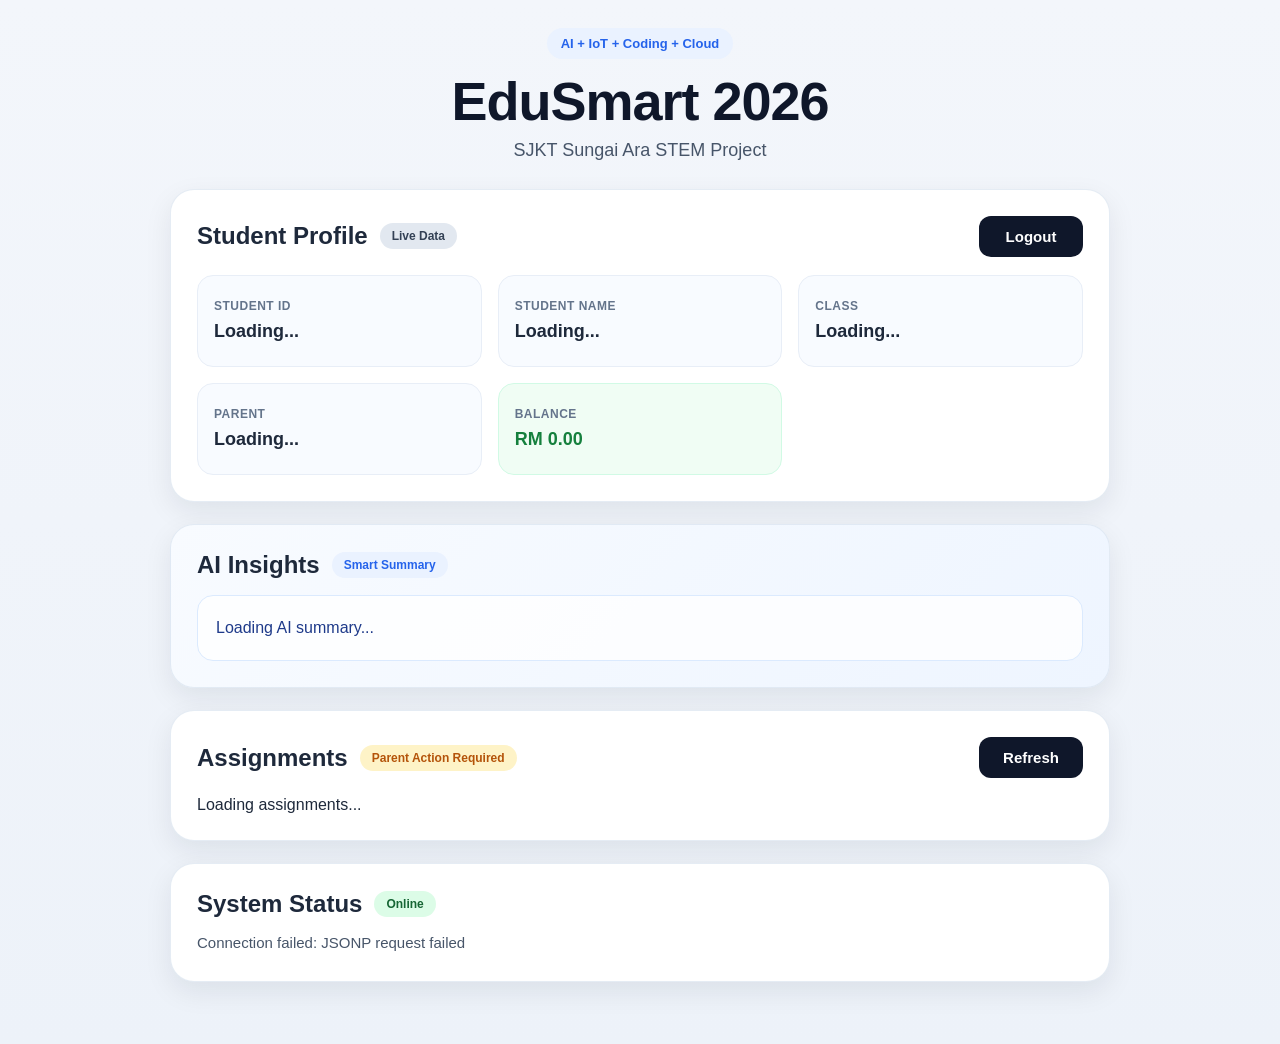
==== index.html @ fab6ec65 "Update index.html" ====
<!DOCTYPE html>
<html lang="en">
<head>
  <meta charset="UTF-8" />
  <meta name="viewport" content="width=device-width, initial-scale=1.0" />
  <title>EduSmart 2026 | Parent Dashboard</title>
  <link rel="stylesheet" href="style.css" />
</head>
<body>
  <div class="container">
    <header class="hero">
      <div class="hero-badge">AI + IoT + Coding + Cloud</div>
      <h1>EduSmart 2026</h1>
      <p class="subtitle">SJKT Sungai Ara STEM Project</p>
    </header>

    <section class="card profile-card">
      <div class="section-head">
        <div class="section-title">
          <h2>Student Profile</h2>
          <span class="pill pill-dark">Live Data</span>
        </div>
        <button id="logoutBtn" class="refresh-btn">Logout</button>
      </div>

      <div class="profile-grid">
        <div class="info-box">
          <span class="label">Student ID</span>
          <span id="studentId">Loading...</span>
        </div>

        <div class="info-box">
          <span class="label">Student Name</span>
          <span id="studentName">Loading...</span>
        </div>

        <div class="info-box">
          <span class="label">Class</span>
          <span id="className">Loading...</span>
        </div>

        <div class="info-box">
          <span class="label">Parent</span>
          <span id="parentName">Loading...</span>
        </div>

        <div class="info-box balance-box">
          <span class="label">Balance</span>
          <span id="balance">RM 0.00</span>
        </div>
      </div>
    </section>

    <section class="card ai-card">
      <div class="section-title">
        <h2>AI Insights</h2>
        <span class="pill pill-blue">Smart Summary</span>
      </div>
      <div id="aiSummary" class="ai-summary">Loading AI summary...</div>
    </section>

    <section class="card">
      <div class="section-head">
        <div class="section-title">
          <h2>Assignments</h2>
          <span class="pill pill-gold">Parent Action Required</span>
        </div>
        <button id="refreshBtn" class="refresh-btn">Refresh</button>
      </div>

      <div id="assignmentList" class="assignment-list">
        Loading assignments...
      </div>
    </section>

    <section class="card status-card">
      <div class="section-title">
        <h2>System Status</h2>
        <span class="pill pill-green">Online</span>
      </div>
      <p id="statusMsg">Connecting...</p>
    </section>
  </div>

  <script src="script.js"></script>
</body>
</html>
---- style.css ----
* {
  box-sizing: border-box;
}

:root {
  --bg: #eef2f8;
  --card: #ffffff;
  --text: #1e293b;
  --muted: #64748b;
  --blue: #2563eb;
  --blue-dark: #0f172a;
  --blue-soft: #eaf2ff;
  --green: #16a34a;
  --green-soft: #dcfce7;
  --gold: #b45309;
  --gold-soft: #fef3c7;
  --red: #dc2626;
  --red-soft: #fff1f2;
  --purple: #7c3aed;
  --purple-soft: #f5f3ff;
  --cyan: #0ea5e9;
  --shadow: 0 10px 28px rgba(15, 23, 42, 0.08);
}

* {
  box-sizing: border-box;
}

body {
  margin: 0;
  font-family: Arial, sans-serif;
  background: linear-gradient(180deg, #f3f6fb 0%, #edf2f9 100%);
  color: var(--text);
}

.container {
  max-width: 980px;
  margin: 0 auto;
  padding: 28px 20px 40px;
}

.hero {
  text-align: center;
  margin-bottom: 28px;
}

.hero-badge {
  display: inline-block;
  background: var(--blue-soft);
  color: var(--blue);
  padding: 8px 14px;
  border-radius: 999px;
  font-size: 13px;
  font-weight: bold;
  margin-bottom: 14px;
}

.hero h1 {
  margin: 0;
  font-size: 54px;
  line-height: 1.05;
  color: #0f172a;
  letter-spacing: -1px;
}

.subtitle {
  margin-top: 10px;
  font-size: 18px;
  color: #475569;
}

.card {
  background: var(--card);
  border-radius: 24px;
  padding: 26px;
  margin-bottom: 22px;
  box-shadow: var(--shadow);
  border: 1px solid rgba(219, 228, 240, 0.7);
}

.section-head {
  display: flex;
  justify-content: space-between;
  align-items: center;
  gap: 14px;
  flex-wrap: wrap;
}

.section-title {
  display: flex;
  align-items: center;
  gap: 12px;
  flex-wrap: wrap;
}

.section-title h2 {
  margin: 0;
  font-size: 24px;
}

.pill {
  display: inline-flex;
  align-items: center;
  padding: 6px 12px;
  border-radius: 999px;
  font-size: 12px;
  font-weight: bold;
}

.pill-dark {
  background: #e2e8f0;
  color: #334155;
}

.pill-blue {
  background: var(--blue-soft);
  color: var(--blue);
}

.pill-green {
  background: var(--green-soft);
  color: #166534;
}

.pill-gold {
  background: var(--gold-soft);
  color: var(--gold);
}

.profile-grid {
  display: grid;
  grid-template-columns: repeat(auto-fit, minmax(220px, 1fr));
  gap: 16px;
  margin-top: 18px;
}

.info-box {
  background: #f8fbff;
  border: 1px solid #e8eef7;
  border-radius: 16px;
  padding: 16px;
  min-height: 92px;
  display: flex;
  flex-direction: column;
  justify-content: center;
}

.balance-box {
  background: #f0fdf4;
  border-color: #d1fae5;
}

.label {
  display: block;
  font-size: 12px;
  color: var(--muted);
  margin-bottom: 8px;
  text-transform: uppercase;
  letter-spacing: 0.5px;
  font-weight: bold;
}

#studentId,
#studentName,
#className,
#parentName,
#balance {
  font-size: 18px;
  font-weight: 600;
  color: var(--text);
  word-break: break-word;
}

#balance {
  color: #15803d;
}

.ai-card {
  background: linear-gradient(135deg, #f8fbff 0%, #eef5ff 100%);
}

.ai-summary {
  margin-top: 16px;
  padding: 18px;
  border-radius: 16px;
  background: rgba(255, 255, 255, 0.8);
  border: 1px solid #dbeafe;
  line-height: 1.8;
  color: #1e3a8a;
  font-size: 16px;
}

.assignment-list {
  margin-top: 18px;
}

.assignment-card {
  background: #f8fbff;
  border-left: 6px solid var(--blue);
  border-radius: 18px;
  padding: 18px;
  margin-bottom: 16px;
  border-top: 1px solid #e6eefc;
  border-right: 1px solid #e6eefc;
  border-bottom: 1px solid #e6eefc;
}

.assignment-card.overdue {
  border-left-color: var(--red);
  background: var(--red-soft);
}

.assignment-card h3 {
  margin: 0 0 14px 0;
  font-size: 22px;
}

.assignment-meta {
  margin: 8px 0;
  color: #334155;
  font-size: 16px;
  line-height: 1.5;
}

.status-badge {
  display: inline-block;
  margin-top: 12px;
  padding: 6px 14px;
  border-radius: 999px;
  font-size: 13px;
  font-weight: bold;
}

.status-pending {
  background: var(--gold-soft);
  color: var(--gold);
}

.status-done {
  background: var(--green-soft);
  color: #166534;
}

button {
  border: none;
  border-radius: 12px;
  padding: 12px 16px;
  font-weight: bold;
  cursor: pointer;
  transition: 0.2s ease;
  font-size: 15px;
}

button:hover {
  transform: translateY(-1px);
}

button:disabled {
  opacity: 0.7;
  cursor: not-allowed;
  transform: none;
}

.refresh-btn {
  background: var(--blue-dark);
  color: white;
  min-width: 104px;
}

.helper-btn {
  margin-top: 14px;
  background: var(--purple);
  color: white;
  width: 100%;
  font-size: 15px;
}

.helper-box {
  background: var(--purple-soft);
  border: 1px solid #ddd6fe;
  color: #4c1d95;
  border-radius: 12px;
  padding: 14px;
  line-height: 1.6;
}

.ack-btn {
  margin-top: 14px;
  background: #2f66e0;
  color: white;
  width: 100%;
  font-size: 16px;
}

.ack-btn.done {
  background: var(--green);
}

.voice-btn {
  margin-top: 10px;
  background: var(--cyan);
  color: white;
  width: 100%;
  font-size: 15px;
}

.attachment-box {
  margin-top: 12px;
  padding: 12px;
  background: #f8fafc;
  border: 1px solid #dbeafe;
  border-radius: 12px;
}

.assignment-image {
  margin-top: 8px;
  max-width: 100%;
  border-radius: 10px;
  border: 1px solid #cbd5e1;
}

.status-card p {
  margin: 14px 0 0;
  color: #475569;
  font-size: 15px;
  line-height: 1.5;
}

.empty {
  text-align: center;
  padding: 30px 12px;
  color: var(--muted);
  font-size: 16px;
}

.table-wrap {
  overflow-x: auto;
  margin-top: 16px;
}

.analytics-table {
  width: 100%;
  border-collapse: collapse;
  background: #fff;
}

.analytics-table th,
.analytics-table td {
  border-bottom: 1px solid #e5e7eb;
  padding: 12px 14px;
  text-align: left;
  font-size: 14px;
}

.analytics-table th {
  background: #f8fafc;
  color: #334155;
}

.analytics-table tr:hover td {
  background: #f8fbff;
}

@media (max-width: 768px) {
  .container {
    padding: 18px 14px 28px;
  }

  .hero h1 {
    font-size: 40px;
  }

  .subtitle {
    font-size: 16px;
  }

  .card {
    padding: 18px;
    border-radius: 18px;
  }

  .section-title h2 {
    font-size: 22px;
  }

  .assignment-card h3 {
    font-size: 20px;
  }
}
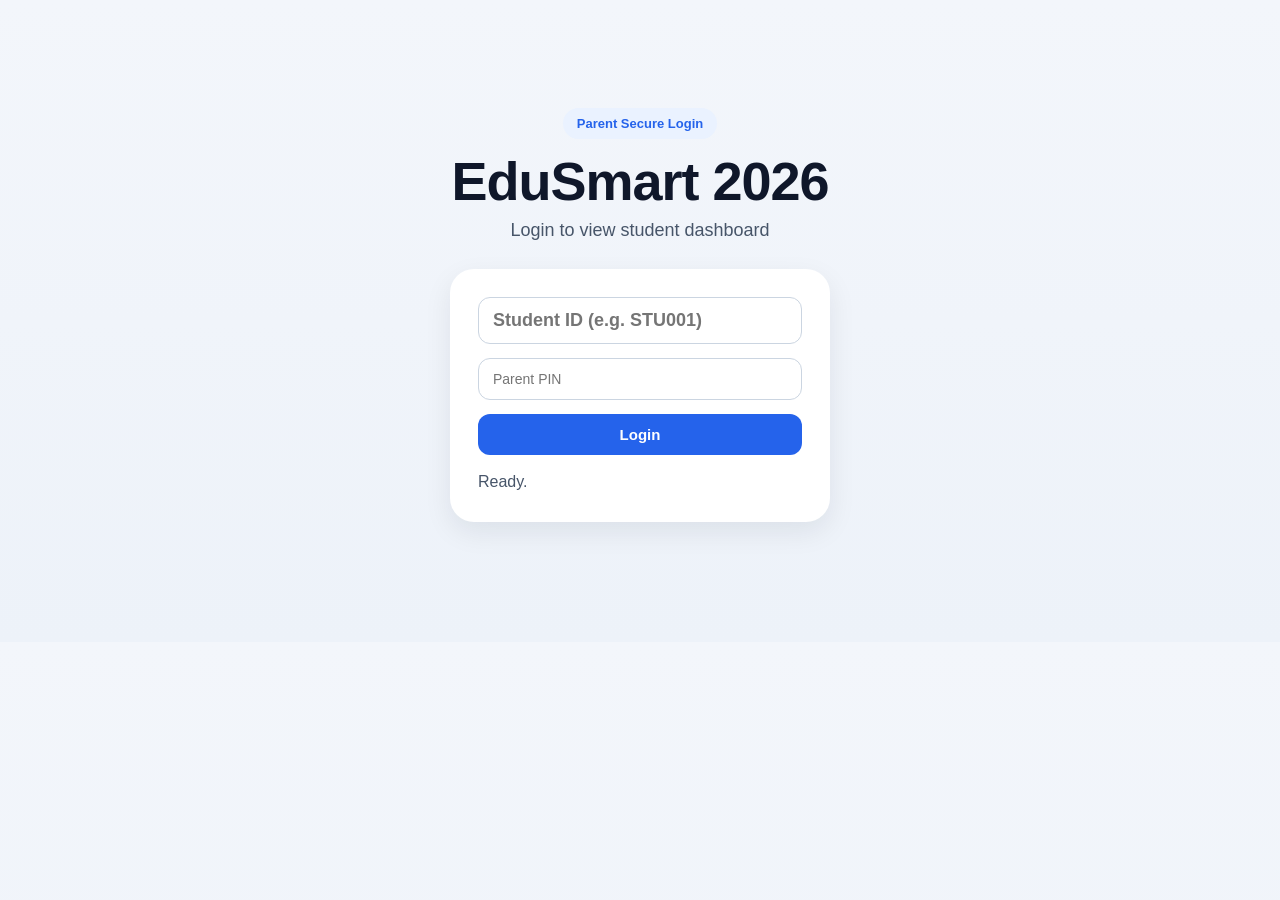
==== commit 091b7a4d: "Update index.html" ====
--- a/index.html
+++ b/index.html
@@ -62,6 +62,29 @@
     <section class="card">
       <div class="section-head">
         <div class="section-title">
+        <section class="card">
+  <div class="section-title">
+    <h2>Today's Timetable</h2>
+    <span class="pill pill-blue">Learning Plan</span>
+  </div>
+  <div id="todayTimetable">Loading timetable...</div>
+</section>
+
+<section class="card">
+  <div class="section-title">
+    <h2>Tomorrow's Preparation</h2>
+    <span class="pill pill-gold">Bring These Books</span>
+  </div>
+  <div id="tomorrowPreparation">Loading tomorrow preparation...</div>
+</section>
+
+<section class="card">
+  <div class="section-title">
+    <h2>Daily Quiz</h2>
+    <span class="pill pill-green">Fun Learning</span>
+  </div>
+  <div id="quizSection">Loading quiz...</div>
+</section>  
           <h2>Assignments</h2>
           <span class="pill pill-gold">Parent Action Required</span>
         </div>
--- a/style.css
+++ b/style.css
@@ -387,3 +387,52 @@
     font-size: 20px;
   }
 }
+.voice-btn {
+  margin-top: 10px;
+  background: #0ea5e9;
+  color: white;
+  width: 100%;
+}
+
+.attachment-box {
+  margin-top: 12px;
+  padding: 12px;
+  background: #f8fafc;
+  border: 1px solid #dbeafe;
+  border-radius: 12px;
+}
+
+.assignment-image {
+  margin-top: 8px;
+  max-width: 100%;
+  border-radius: 10px;
+  border: 1px solid #cbd5e1;
+}
+.table-wrap {
+  overflow-x: auto;
+  margin-top: 16px;
+}
+
+.analytics-table {
+  width: 100%;
+  border-collapse: collapse;
+  background: #fff;
+}
+
+.analytics-table th,
+.analytics-table td {
+  border-bottom: 1px solid #e5e7eb;
+  padding: 12px 14px;
+  text-align: left;
+  font-size: 14px;
+  vertical-align: top;
+}
+
+.analytics-table th {
+  background: #f8fafc;
+  color: #334155;
+}
+
+.analytics-table tr:hover td {
+  background: #f8fbff;
+}
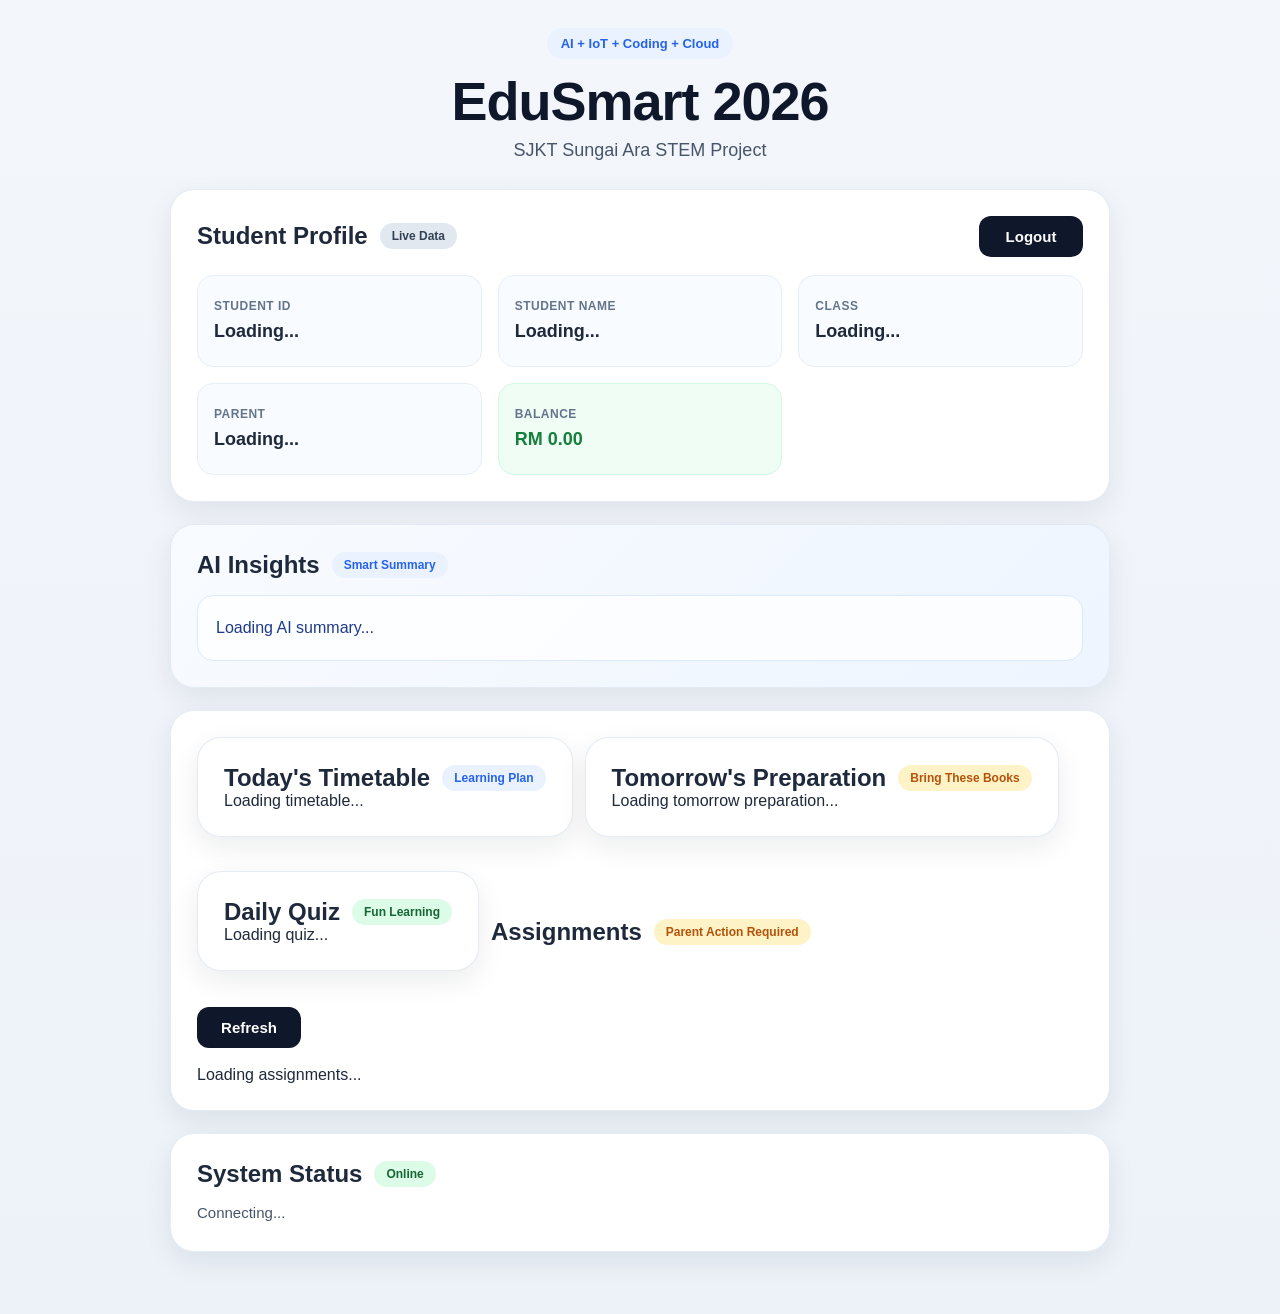
==== commit ae4142a2: "Add performance section div to index.html" ====
--- a/index.html
+++ b/index.html
@@ -1,6 +1,14 @@
 <!DOCTYPE html>
 <html lang="en">
 <head>
+  <link rel="manifest" href="manifest.json">
+<meta name="theme-color" content="#2563eb">
+
+<meta name="apple-mobile-web-app-capable" content="yes">
+<meta name="apple-mobile-web-app-title" content="EduSmart 2026">
+<meta name="apple-mobile-web-app-status-bar-style" content="default">
+
+<link rel="apple-touch-icon" href="icon-192.png">
   <meta charset="UTF-8" />
   <meta name="viewport" content="width=device-width, initial-scale=1.0" />
   <title>EduSmart 2026 | Parent Dashboard</title>
@@ -58,7 +66,7 @@
       </div>
       <div id="aiSummary" class="ai-summary">Loading AI summary...</div>
     </section>
-
+    <div id="performanceSection"></div>
     <section class="card">
       <div class="section-head">
         <div class="section-title">
@@ -106,5 +114,14 @@
   </div>
 
   <script src="script.js"></script>
+    <script src="login.js"></script>
+
+  <script>
+    if ("serviceWorker" in navigator) {
+      navigator.serviceWorker.register("service-worker.js");
+    }
+  </script>
 </body>
 </html>
+</body>
+</html>
--- a/style.css
+++ b/style.css
@@ -436,3 +436,164 @@
 .analytics-table tr:hover td {
   background: #f8fbff;
 }
+.simple-list {
+  display: grid;
+  gap: 12px;
+  margin-top: 12px;
+}
+
+.simple-list-item {
+  padding: 14px;
+  border-radius: 12px;
+  background: #f8fbff;
+  border: 1px solid #dbeafe;
+  line-height: 1.6;
+}
+
+.quiz-box {
+  margin-top: 12px;
+}
+
+.quiz-question {
+  font-size: 16px;
+  margin-bottom: 12px;
+  line-height: 1.6;
+}
+
+.quiz-options {
+  display: grid;
+  gap: 10px;
+}
+
+.quiz-option {
+  background: #2563eb;
+  color: white;
+  width: 100%;
+}
+
+.quiz-option:hover {
+  background: #1d4ed8;
+}
+.quiz-box {
+  margin-top: 12px;
+  padding: 14px;
+  border-radius: 16px;
+  background: #f8fbff;
+  border: 1px solid #dbeafe;
+}
+
+.quiz-header {
+  display: flex;
+  gap: 14px;
+  flex-wrap: wrap;
+  margin-bottom: 12px;
+  font-size: 14px;
+  color: #334155;
+}
+
+.quiz-progress-wrap {
+  width: 100%;
+  height: 10px;
+  background: #e2e8f0;
+  border-radius: 999px;
+  overflow: hidden;
+  margin-bottom: 14px;
+}
+
+.quiz-progress-bar {
+  height: 100%;
+  background: #2563eb;
+  border-radius: 999px;
+  transition: width 0.3s ease;
+}
+
+.quiz-question {
+  font-size: 16px;
+  line-height: 1.7;
+  margin-bottom: 14px;
+  font-weight: 600;
+}
+
+.quiz-options {
+  display: grid;
+  gap: 10px;
+}
+
+.quiz-option {
+  background: #2563eb;
+  color: white;
+  width: 100%;
+}
+
+.quiz-option:hover {
+  background: #1d4ed8;
+}
+
+.quiz-disabled {
+  opacity: 0.85;
+  cursor: not-allowed;
+}
+
+.quiz-correct {
+  background: #16a34a !important;
+  color: white !important;
+}
+
+.quiz-wrong {
+  background: #dc2626 !important;
+  color: white !important;
+}
+
+.quiz-feedback {
+  margin-top: 14px;
+}
+
+.quiz-feedback-correct {
+  background: #ecfdf5;
+  border: 1px solid #86efac;
+}
+
+.quiz-feedback-wrong {
+  background: #fef2f2;
+  border: 1px solid #fca5a5;
+}
+
+.quiz-actions {
+  margin-top: 14px;
+}
+
+.quiz-next-btn {
+  background: #7c3aed;
+  color: white;
+  width: 100%;
+}
+
+.quiz-result-title {
+  font-size: 22px;
+  font-weight: 700;
+  margin-bottom: 14px;
+}
+
+.quiz-result-score {
+  font-size: 18px;
+  font-weight: 700;
+  color: #1d4ed8;
+  margin-bottom: 12px;
+}
+
+.quiz-result-message {
+  margin-bottom: 14px;
+  line-height: 1.7;
+}
+
+.quiz-result-list {
+  display: grid;
+  gap: 10px;
+}
+
+.quiz-result-item {
+  padding: 12px;
+  border-radius: 12px;
+  background: #fff;
+  border: 1px solid #dbeafe;
+}
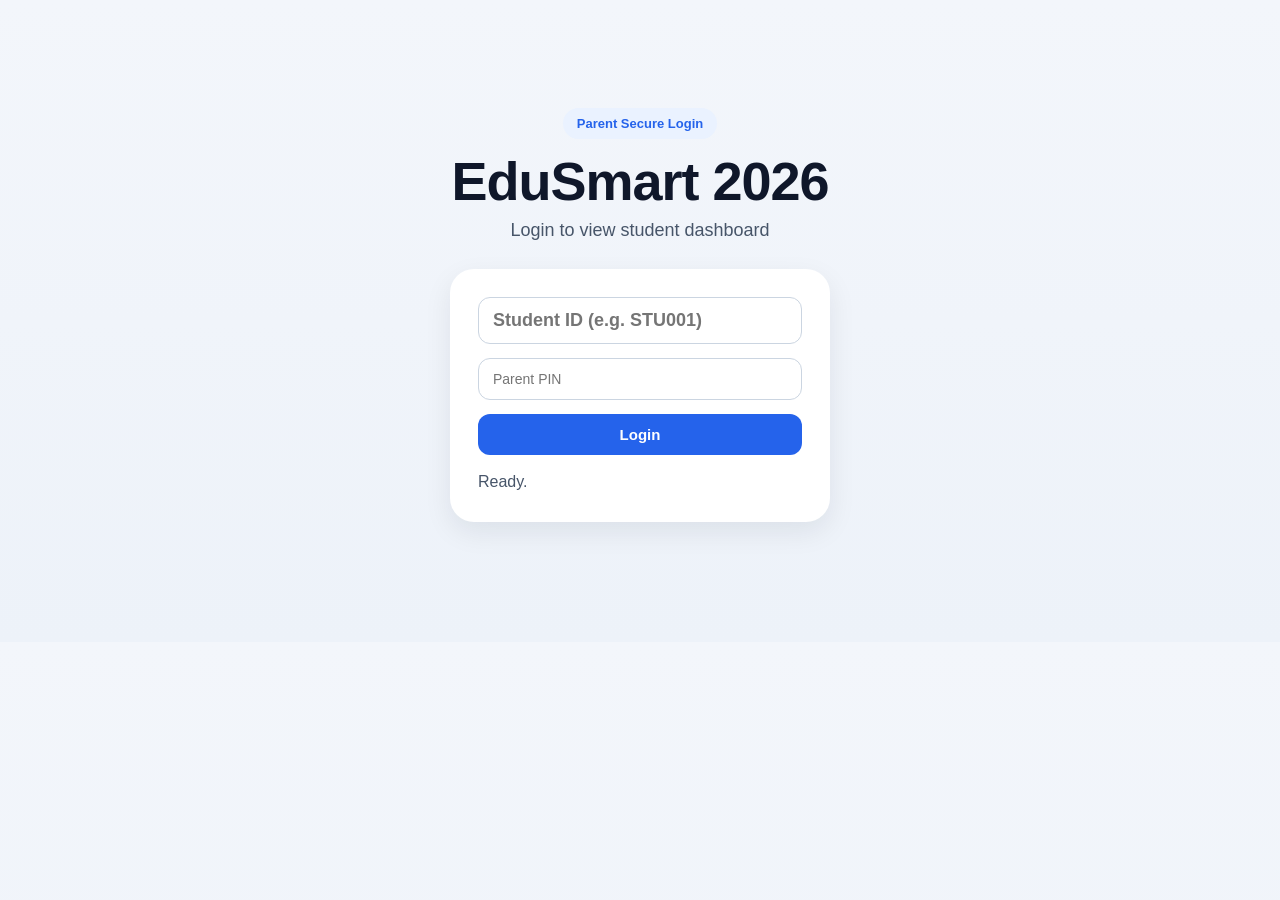
==== commit 68e460d8: "Add RFID popup to index.html Added RFID popup for displaying messages." ====
--- a/index.html
+++ b/index.html
@@ -14,7 +14,12 @@
   <title>EduSmart 2026 | Parent Dashboard</title>
   <link rel="stylesheet" href="style.css" />
 </head>
-<body>
+<div id="rfidPopup" class="rfid-popup" style="display:none;">
+  <div class="rfid-popup-content">
+    <div id="rfidMessage"></div>
+  </div>
+</div>
+  <body>
   <div class="container">
     <header class="hero">
       <div class="hero-badge">AI + IoT + Coding + Cloud</div>
